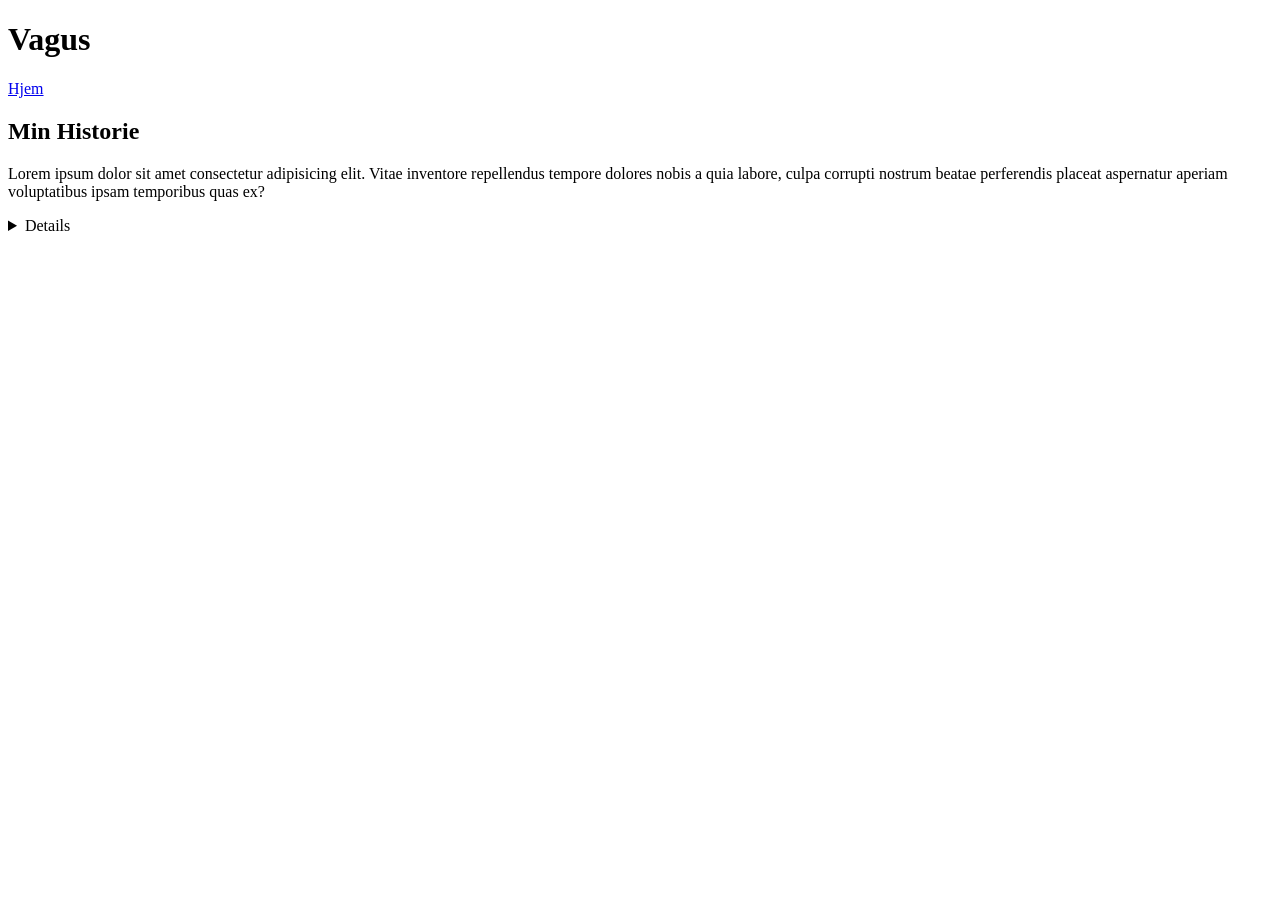
==== blog.html @ 0f9709b2 "start op på blog siden" ====
<!DOCTYPE html>
<html lang="da">
<head>
    <meta charset="UTF-8">
    <meta name="viewport" content="width=device-width, initial-scale=1.0">
    <title>Vagus- blog side</title>
</head>
<body>
   
    <header>
        <h1>Vagus</h1>
        <nav>
            <a href="index.html">Hjem</a>
            <a href="blog.h"> </a>
        </nav>
    </header>

    <main>
        <section>
            <h1>Min Historie</h1>
            <p>Lorem ipsum dolor sit amet consectetur adipisicing elit. Vitae inventore repellendus tempore dolores nobis a quia labore, culpa corrupti nostrum beatae perferendis placeat aspernatur aperiam voluptatibus ipsam temporibus quas ex?</p>
       <details>
        
       </details>
        </section>
    </main>
</body>
</html>
<a> 
    
</a>
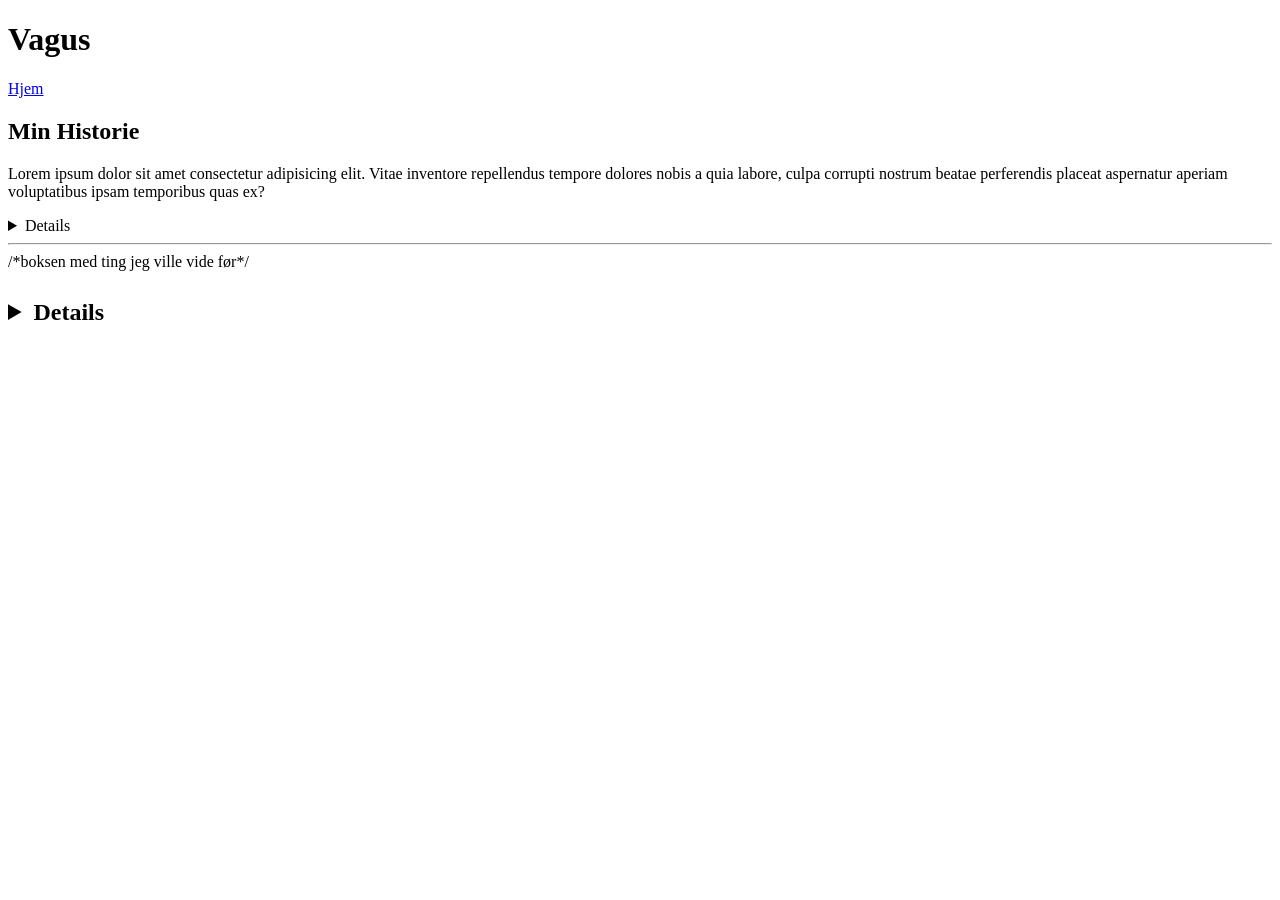
==== commit 50b76470: "ldit diver her idt diver der" ====
--- a/blog.html
+++ b/blog.html
@@ -20,12 +20,28 @@
             <h1>Min Historie</h1>
             <p>Lorem ipsum dolor sit amet consectetur adipisicing elit. Vitae inventore repellendus tempore dolores nobis a quia labore, culpa corrupti nostrum beatae perferendis placeat aspernatur aperiam voluptatibus ipsam temporibus quas ex?</p>
        <details>
-        
+
+
+
        </details>
         </section>
     </main>
 </body>
 </html>
-<a> 
-    
-</a>+
+<hr>
+
+/*boksen med ting jeg ville vide før*/
+<section> 
+    <h2>
+        <div>
+            <h3></h3>
+            <p></p>
+            <details> </details>
+            <summary></summary>
+            <div></div>
+            <p></p>
+            <div></div>
+        </div>
+    </h2>
+</section>
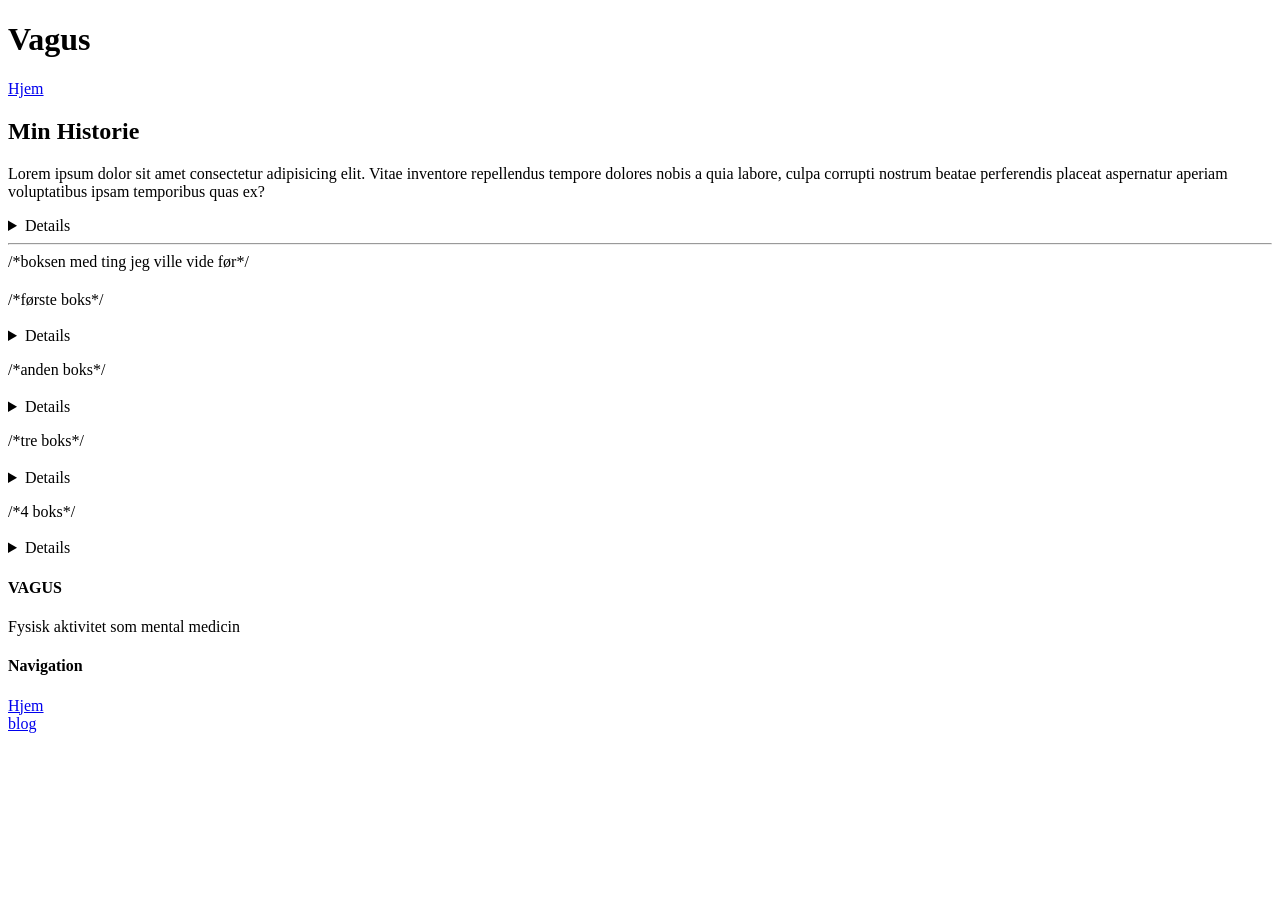
==== commit 5196cbba: "ldit opsætning p´å blog siden" ====
--- a/blog.html
+++ b/blog.html
@@ -25,16 +25,15 @@
 
        </details>
         </section>
-    </main>
-</body>
-</html>
 
 <hr>
 
 /*boksen med ting jeg ville vide før*/
 <section> 
-    <h2>
+    <h2></h2>
         <div>
+            /*første boks*/
+            <div>    
             <h3></h3>
             <p></p>
             <details> </details>
@@ -42,6 +41,54 @@
             <div></div>
             <p></p>
             <div></div>
+           </div>
+         
+              /*anden boks*/
+            <div>    
+            <h3></h3>
+            <p></p>
+            <details> </details>
+            <summary></summary>
+            <div></div>
+            <p></p>
+            <div></div>
+           </div>
+              /*tre boks*/
+            <div>    
+            <h3></h3>
+            <p></p>
+            <details> </details>
+            <summary></summary>
+            <div></div>
+            <p></p>
+            <div></div>
+           </div>
+
+              /*4 boks*/
+            <div>    
+            <h3></h3>
+            <p></p>
+            <details> </details>
+            <summary></summary>
+            <div></div>
+            <p></p>
+            <div></div>
+           </div>
         </div>
-    </h2>
-</section>+
+</section>
+  </main>
+
+  <footer>
+    <section>
+        <h4>VAGUS</h4>
+        <p>Fysisk aktivitet som mental medicin</p>
+    </section>
+    <section>
+        <h4>Navigation</h4>
+        <a href="index.html">Hjem</a><br>
+        <a href="blog.html"> blog </a>
+    </section>
+  </footer>
+</body>
+</html>
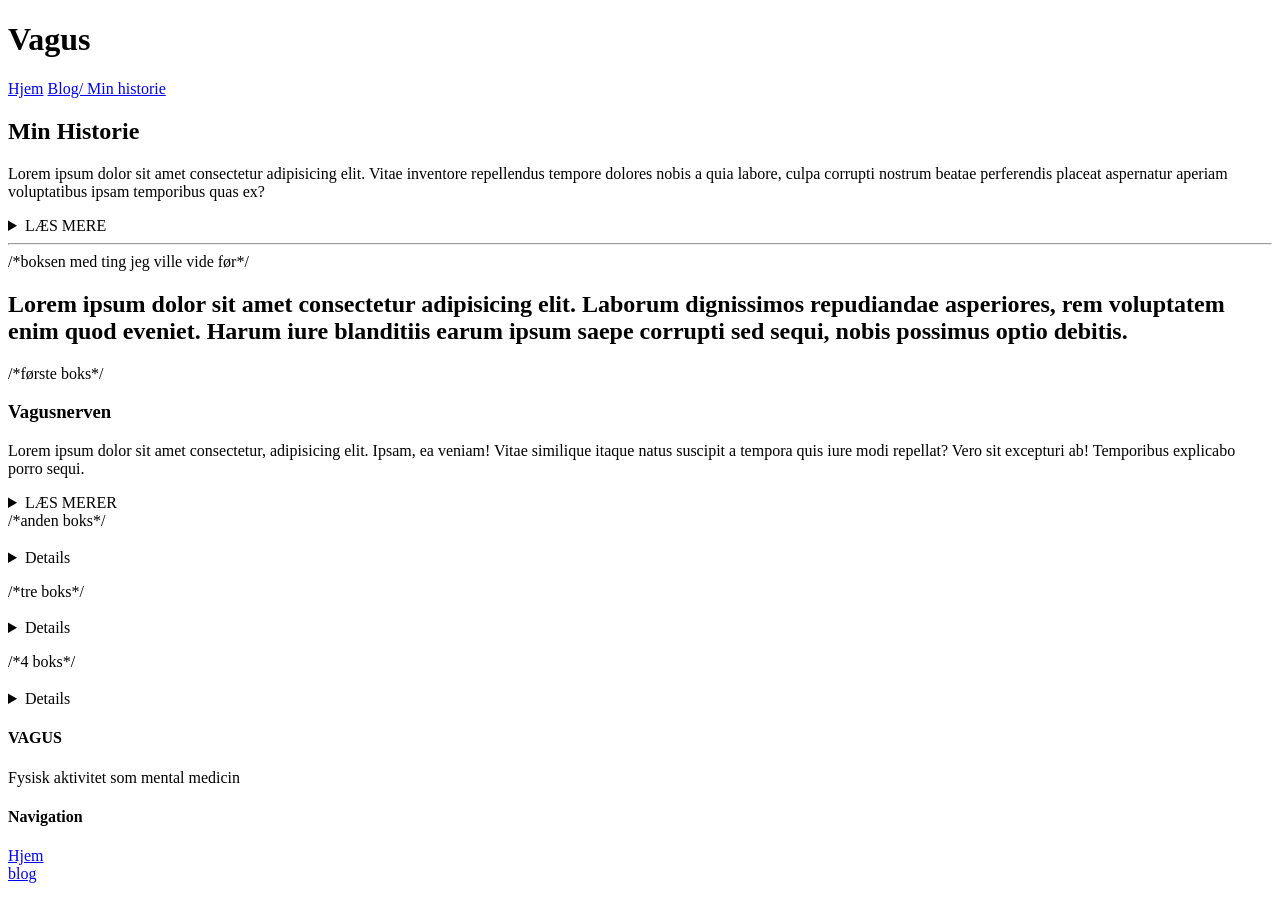
==== commit b22766f0: "lidt detaljer på siden" ====
--- a/blog.html
+++ b/blog.html
@@ -4,6 +4,7 @@
     <meta charset="UTF-8">
     <meta name="viewport" content="width=device-width, initial-scale=1.0">
     <title>Vagus- blog side</title>
+     <link rel="stylesheet" href="style.css"> 
 </head>
 <body>
    
@@ -11,7 +12,7 @@
         <h1>Vagus</h1>
         <nav>
             <a href="index.html">Hjem</a>
-            <a href="blog.h"> </a>
+            <a href="blog.html" class="active">Blog/ Min historie </a>
         </nav>
     </header>
 
@@ -20,27 +21,30 @@
             <h1>Min Historie</h1>
             <p>Lorem ipsum dolor sit amet consectetur adipisicing elit. Vitae inventore repellendus tempore dolores nobis a quia labore, culpa corrupti nostrum beatae perferendis placeat aspernatur aperiam voluptatibus ipsam temporibus quas ex?</p>
        <details>
-
-
-
+<summary class="btn">LÆS MERE</summary>
+<div class="fold-ud-tekst">
+    <p>Lorem ipsum dolor sit amet consectetur adipisicing elit. Reiciendis odio dicta aliquam qui hic accusantium, natus dolorem. Voluptate dicta id, voluptas libero velit non repellendus, nesciunt facere in fugit quae!</p>
+</div>
        </details>
         </section>
 
 <hr>
 
 /*boksen med ting jeg ville vide før*/
-<section> 
-    <h2></h2>
-        <div>
+<section class="grid-sektion grid-boks-1"> 
+    <h2>Lorem ipsum dolor sit amet consectetur adipisicing elit. Laborum dignissimos repudiandae asperiores, rem voluptatem enim quod eveniet. Harum iure blanditiis earum ipsum saepe corrupti sed sequi, nobis possimus optio debitis.</h2>
+        <div class="grid">
+
             /*første boks*/
-            <div>    
-            <h3></h3>
-            <p></p>
-            <details> </details>
-            <summary></summary>
-            <div></div>
-            <p></p>
-            <div></div>
+            <div class="grid-boks grid-boks-1">    
+            <h3>Vagusnerven</h3>
+            <p>Lorem ipsum dolor sit amet consectetur, adipisicing elit. Ipsam, ea veniam! Vitae similique itaque natus suscipit a tempora quis iure modi repellat? Vero sit excepturi ab! Temporibus explicabo porro sequi.</p>
+            <details> 
+                <summary class="btn">LÆS MERER</summary>
+                    <div class="fold-ud-tekst">
+                        <p>Lorem ipsum dolor sit amet consectetur adipisicing elit. Doloremque esse perspiciatis nihil aliquam sequi magni itaque quam, rerum velit modi vel aliquid enim quas dicta debitis corporis repellendus sunt quisquam!</p>
+                    </div>
+            </details>
            </div>
          
               /*anden boks*/
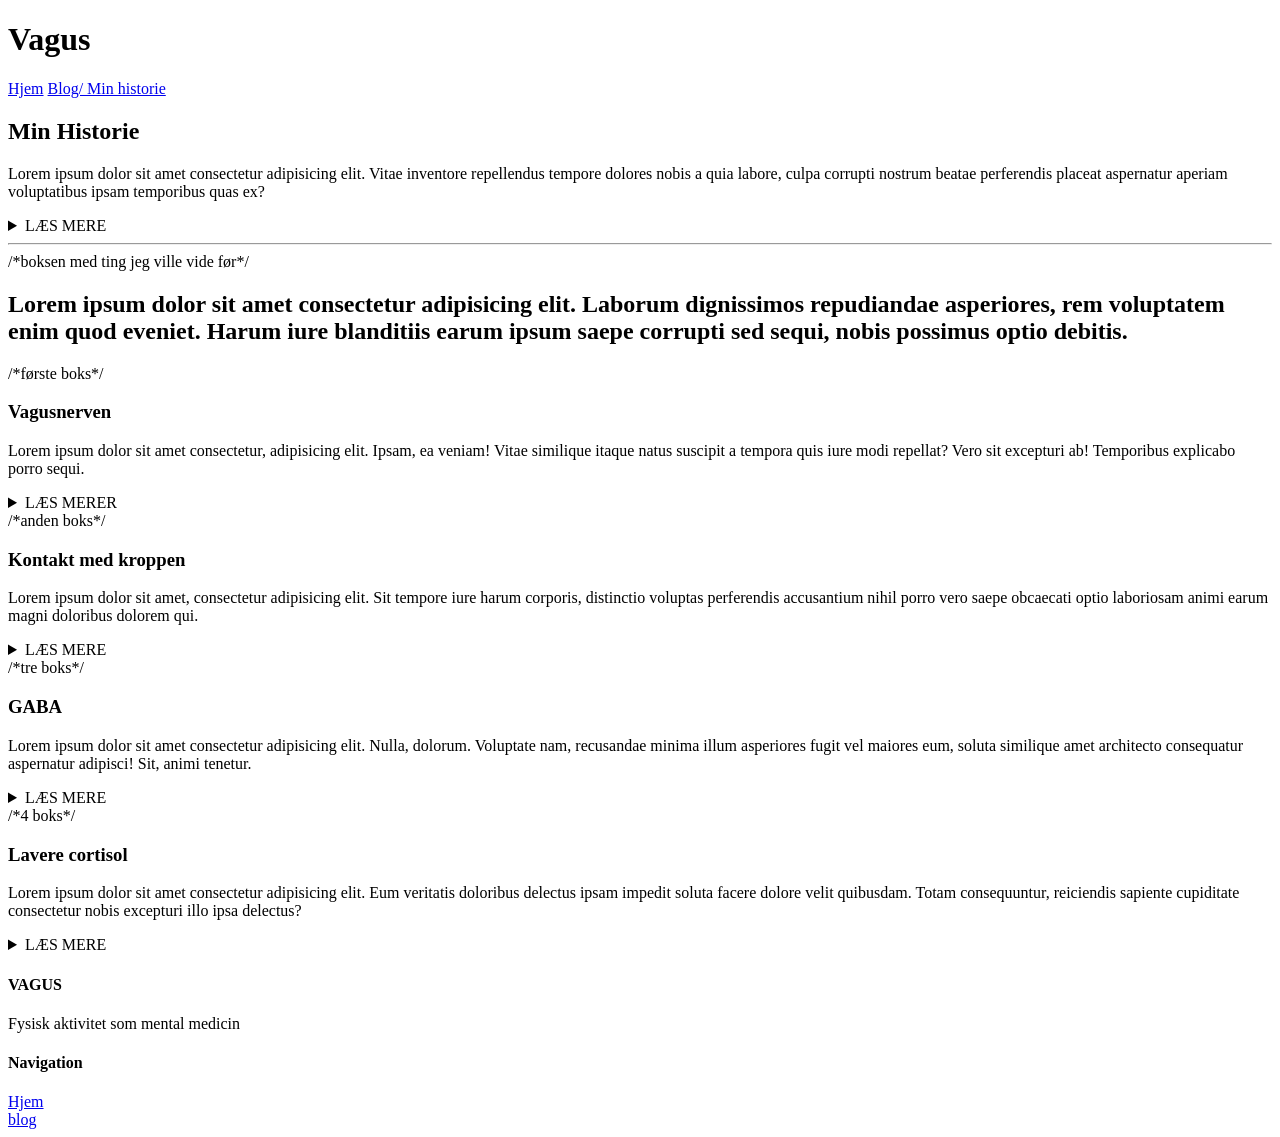
==== commit 65b0e916: "lidt mere af grund opsætningen" ====
--- a/blog.html
+++ b/blog.html
@@ -48,35 +48,43 @@
            </div>
          
               /*anden boks*/
-            <div>    
-            <h3></h3>
-            <p></p>
-            <details> </details>
-            <summary></summary>
-            <div></div>
-            <p></p>
-            <div></div>
+            <div class="grid-boks grid-boks-2">    
+            <h3>Kontakt med kroppen</h3>
+            <p>Lorem ipsum dolor sit amet, consectetur adipisicing elit. Sit tempore iure harum corporis, distinctio voluptas perferendis accusantium nihil porro vero saepe obcaecati optio laboriosam animi earum magni doloribus dolorem qui.</p>
+            <details> 
+            <summary class="btn">LÆS MERE</summary>
+            <div class="fold-ud-tekst">
+            <p>Lorem ipsum dolor sit amet consectetur adipisicing elit. Alias beatae consequuntur impedit quaerat accusantium velit reiciendis corporis consectetur ad saepe non ea obcaecati quam blanditiis, ullam illum molestiae fugit reprehenderit.</p>
+            <div>
+           </details>
+            
            </div>
               /*tre boks*/
-            <div>    
-            <h3></h3>
-            <p></p>
-            <details> </details>
-            <summary></summary>
-            <div></div>
-            <p></p>
-            <div></div>
+
+
+            <div class="grid-boks grid-boks-3">    
+            <h3>GABA</h3>
+            <p>Lorem ipsum dolor sit amet consectetur adipisicing elit. Nulla, dolorum. Voluptate nam, recusandae minima illum asperiores fugit vel maiores eum, soluta similique amet architecto consequatur aspernatur adipisci! Sit, animi tenetur.</p>
+            <details> 
+             <summary class="btn">LÆS MERE</summary>
+            <div class="fold-ud-tekst">
+            <p>Lorem ipsum dolor sit amet consectetur adipisicing elit. Soluta eum facilis, nesciunt magnam praesentium facere dolorem. Dolor maiores esse corrupti sequi quo modi! Laborum quas commodi autem doloribus suscipit perspiciatis.</p>
+            <div>
+            </details>
+
            </div>
 
               /*4 boks*/
-            <div>    
-            <h3></h3>
-            <p></p>
-            <details> </details>
-            <summary></summary>
-            <div></div>
-            <p></p>
-            <div></div>
+            <div class="grid-boks grid-boks-4">    
+            <h3>Lavere cortisol</h3>
+            <p>Lorem ipsum dolor sit amet consectetur adipisicing elit. Eum veritatis doloribus delectus ipsam impedit soluta facere dolore velit quibusdam. Totam consequuntur, reiciendis sapiente cupiditate consectetur nobis excepturi illo ipsa delectus?</p>
+            <details>
+                 <summary class="btn">LÆS MERE</summary>
+            <div class="fold-ud-tekst">
+            <p>Lorem ipsum dolor, sit amet consectetur adipisicing elit. Excepturi perspiciatis fuga officiis adipisci nostrum doloribus minima, eos aliquid quibusdam labore autem id. Rem corrupti molestias placeat soluta ipsum, ad enim.</p>
+            <div>
+            </details>
+
            </div>
         </div>
 
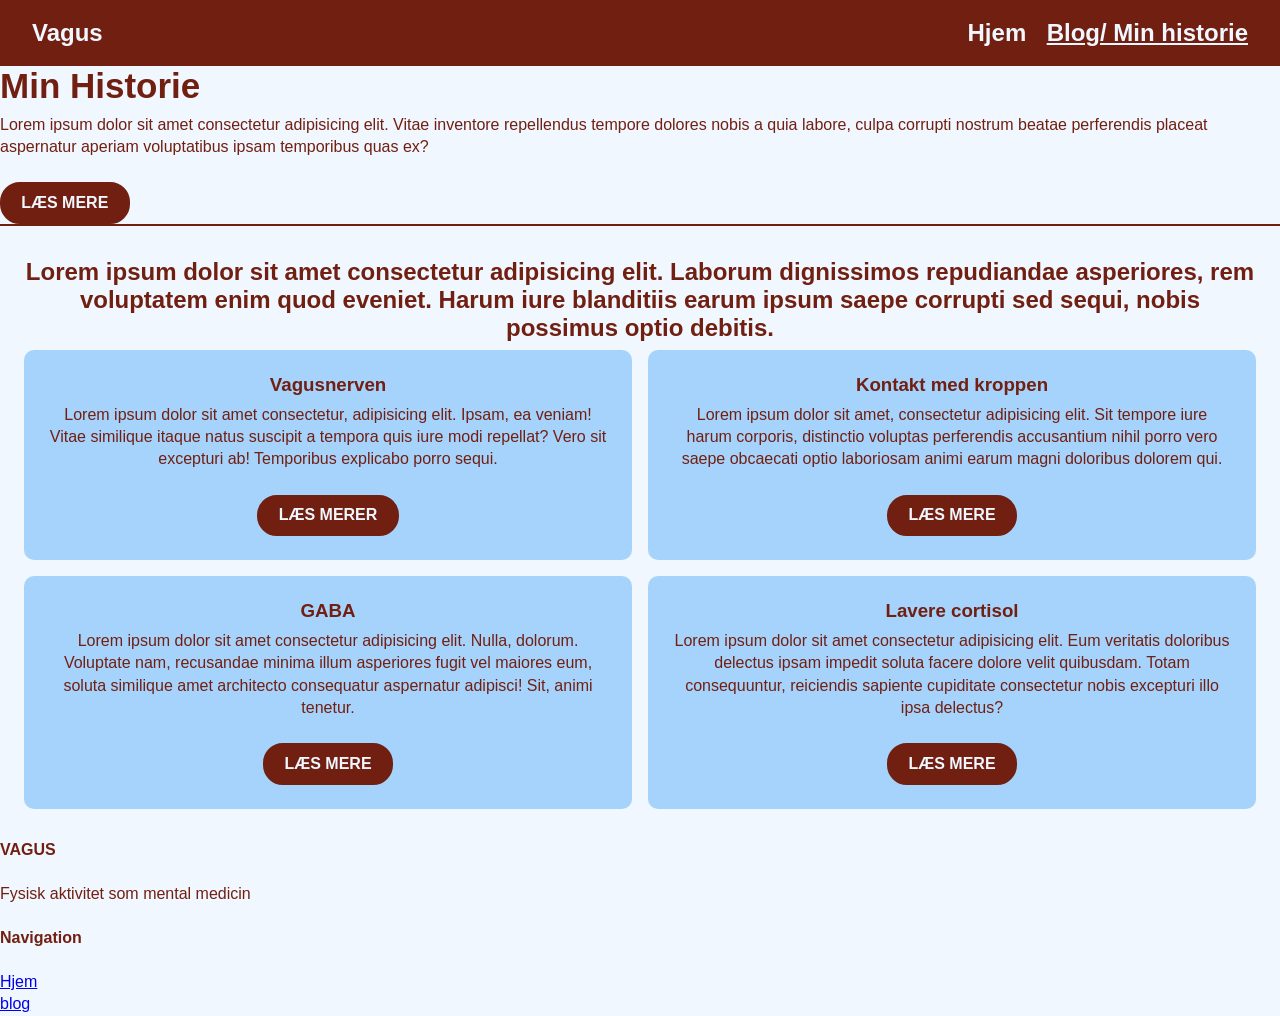
==== commit 6370f7bf: "lidt feler" ====
--- a/blog.html
+++ b/blog.html
@@ -4,14 +4,14 @@
     <meta charset="UTF-8">
     <meta name="viewport" content="width=device-width, initial-scale=1.0">
     <title>Vagus- blog side</title>
-     <link rel="stylesheet" href="style.css"> 
+     <link rel="stylesheet" href="css/vagusstyle.css">
 </head>
 <body>
    
     <header>
         <h1>Vagus</h1>
         <nav>
-            <a href="index.html">Hjem</a>
+            <a href="forside.html">Hjem</a>
             <a href="blog.html" class="active">Blog/ Min historie </a>
         </nav>
     </header>
@@ -30,12 +30,12 @@
 
 <hr>
 
-/*boksen med ting jeg ville vide før*/
+<!-- boksen med ting jeg ville vide før -->
 <section class="grid-sektion grid-boks-1"> 
     <h2>Lorem ipsum dolor sit amet consectetur adipisicing elit. Laborum dignissimos repudiandae asperiores, rem voluptatem enim quod eveniet. Harum iure blanditiis earum ipsum saepe corrupti sed sequi, nobis possimus optio debitis.</h2>
         <div class="grid">
 
-            /*første boks*/
+            <!-- første boks -->
             <div class="grid-boks grid-boks-1">    
             <h3>Vagusnerven</h3>
             <p>Lorem ipsum dolor sit amet consectetur, adipisicing elit. Ipsam, ea veniam! Vitae similique itaque natus suscipit a tempora quis iure modi repellat? Vero sit excepturi ab! Temporibus explicabo porro sequi.</p>
@@ -47,7 +47,7 @@
             </details>
            </div>
          
-              /*anden boks*/
+              <!-- anden boks -->
             <div class="grid-boks grid-boks-2">    
             <h3>Kontakt med kroppen</h3>
             <p>Lorem ipsum dolor sit amet, consectetur adipisicing elit. Sit tempore iure harum corporis, distinctio voluptas perferendis accusantium nihil porro vero saepe obcaecati optio laboriosam animi earum magni doloribus dolorem qui.</p>
@@ -59,7 +59,7 @@
            </details>
             
            </div>
-              /*tre boks*/
+              <!-- tredje boks -->
 
 
             <div class="grid-boks grid-boks-3">    
@@ -74,7 +74,7 @@
 
            </div>
 
-              /*4 boks*/
+              <!-- fjerde boks -->
             <div class="grid-boks grid-boks-4">    
             <h3>Lavere cortisol</h3>
             <p>Lorem ipsum dolor sit amet consectetur adipisicing elit. Eum veritatis doloribus delectus ipsam impedit soluta facere dolore velit quibusdam. Totam consequuntur, reiciendis sapiente cupiditate consectetur nobis excepturi illo ipsa delectus?</p>
@@ -98,7 +98,7 @@
     </section>
     <section>
         <h4>Navigation</h4>
-        <a href="index.html">Hjem</a><br>
+        <a href="forside.html">Hjem</a><br>
         <a href="blog.html"> blog </a>
     </section>
   </footer>
--- a/css/vagusstyle.css
+++ b/css/vagusstyle.css
@@ -0,0 +1,185 @@
+*{
+    margin: 0;
+    padding: 0;
+    box-sizing: border-box;
+}
+
+/*some of det mere base styling*/
+body{
+    font-family: 'Segoe UI', Tahoma, Geneva, Verdana, sans-serif;
+background-color: #F0F7FF;
+color: #711f11;}
+
+h1, h2, h3, h4 {
+    font-family: 'Lucida Sans', 'Lucida Sans Regular', 'Lucida Grande', 'Lucida Sans Unicode', Geneva, Verdana, sans-serif;
+    padding-bottom: 0.5rem;
+}
+
+h1{
+    font-size: 35px;
+}
+
+p, a {font-size: 1rem;
+line-height: 1.4;}
+
+p {padding-bottom: 0.5rem;}
+
+img{ max-width: 100%;}
+
+/*Header og menu*/
+
+header{
+    background-color: #711f11 ;
+    padding: 1rem 2rem;
+    display: flex;
+    justify-content: space-between;
+    align-items: center;
+}
+
+header h1 {color: #F0F7FF; 
+font-size: 24px; padding-bottom: 0;} 
+nav a {color: #F0F7FF; font-size: 24px; padding-bottom: 0;}
+
+nav a {color: #F0F7FF; 
+    text-decoration: none; 
+    margin-left: 1rem; 
+    font-weight: bold; }
+
+nav a.active{
+    text-decoration: underline;
+}
+
+/*knapper og detaljer*/
+
+.btn { border: 2px solid #711f11;
+    background-color: #711f11; 
+padding: 0.6rem 1.2rem; 
+text-decoration: none;
+color: #F0F7FF;
+display: inline-block; 
+margin-top: 0.5rem;
+border-radius: 20px;
+font-weight: bold;
+cursor: pointer;}
+
+/*topsektionn*/
+
+.hero{
+    background-color:#a6d3fc ;
+    padding: 2.5rem 1.5rem;
+    text-align: center;
+}
+
+.hero p {
+    max-width: 600px;
+    margin: 0 auto;
+}
+
+.banner{
+    background-color:#a6d3fc ;
+    padding: 2rem 1.5rem;
+    text-align: center;
+    margin: 1.5rem 0;
+}
+
+/*scrollbar til genvejtil mobil*/
+.genveje-sektion{
+    padding: 2rem 1.5rem;
+    text-align: center;
+}
+
+.scroll-container{
+    display: flex;
+    gap: 1rem;
+    overflow-x: auto;
+    padding-bottom: 1rem;
+}
+
+.card{
+    background-color:#a6d3fc ;
+    padding: 1.5rem;
+    border-radius: 10px;
+    min-width: 250px;
+    text-align: center;
+}
+
+/*cssgrid*/
+
+.grid-sektion{
+    padding: 2rem 1.5rem;
+    text-align: center;
+}
+
+.grid{
+    display: grid;
+    grid-template-columns: repeat(6, 1fr);
+    gap: 1rem;
+}
+
+.grid-boks{
+    background-color: #a6d3fc;
+    padding: 1.5rem;
+    border-radius: 10px;
+    grid-column:1/7 ; 
+}
+details {
+    margin-top: 0.5rem;
+}
+
+details summary::-webkit-details-marker {display: none;}
+
+.fold-ud-tekst {
+    background-color: #F0F7FF;
+    padding: 0.8rem;
+    border-radius: 8px;
+    margin-top: 0.5rem;
+    text-align: left;
+    color: #711f11;
+}
+
+hr {
+    border: 0;
+    height: 2px;
+    background-color: #711f11;
+    color: #F0F7FF;
+    display: flex;
+    flex-direction: column;
+    align-items: center;
+    text-align: center;
+}
+
+footer h4, footer a, footer p   { 
+margin-bottom: 1rem;
+}
+
+/*desktop*/
+@media screen and (min-width: 769px) {
+.scroll-container{ display: grid;
+grid-template-columns: repeat(3, 1fr);
+overflow-x: visible;}
+.card {
+    min-width: auto;
+}
+
+
+.grid-boks-1 {
+    grid-column: 1/4;
+}
+
+.grid-boks-2 {
+    grid-column: 4/7;
+}
+
+.grid-boks-3 {
+    grid-column: 1/4;
+}
+.grid-boks-4 {
+    grid-column: 4/7;
+}
+footer {
+    flex-direction: row;
+    justify-content: space-between;
+    align-items: start;
+    text-align: left;
+}
+}
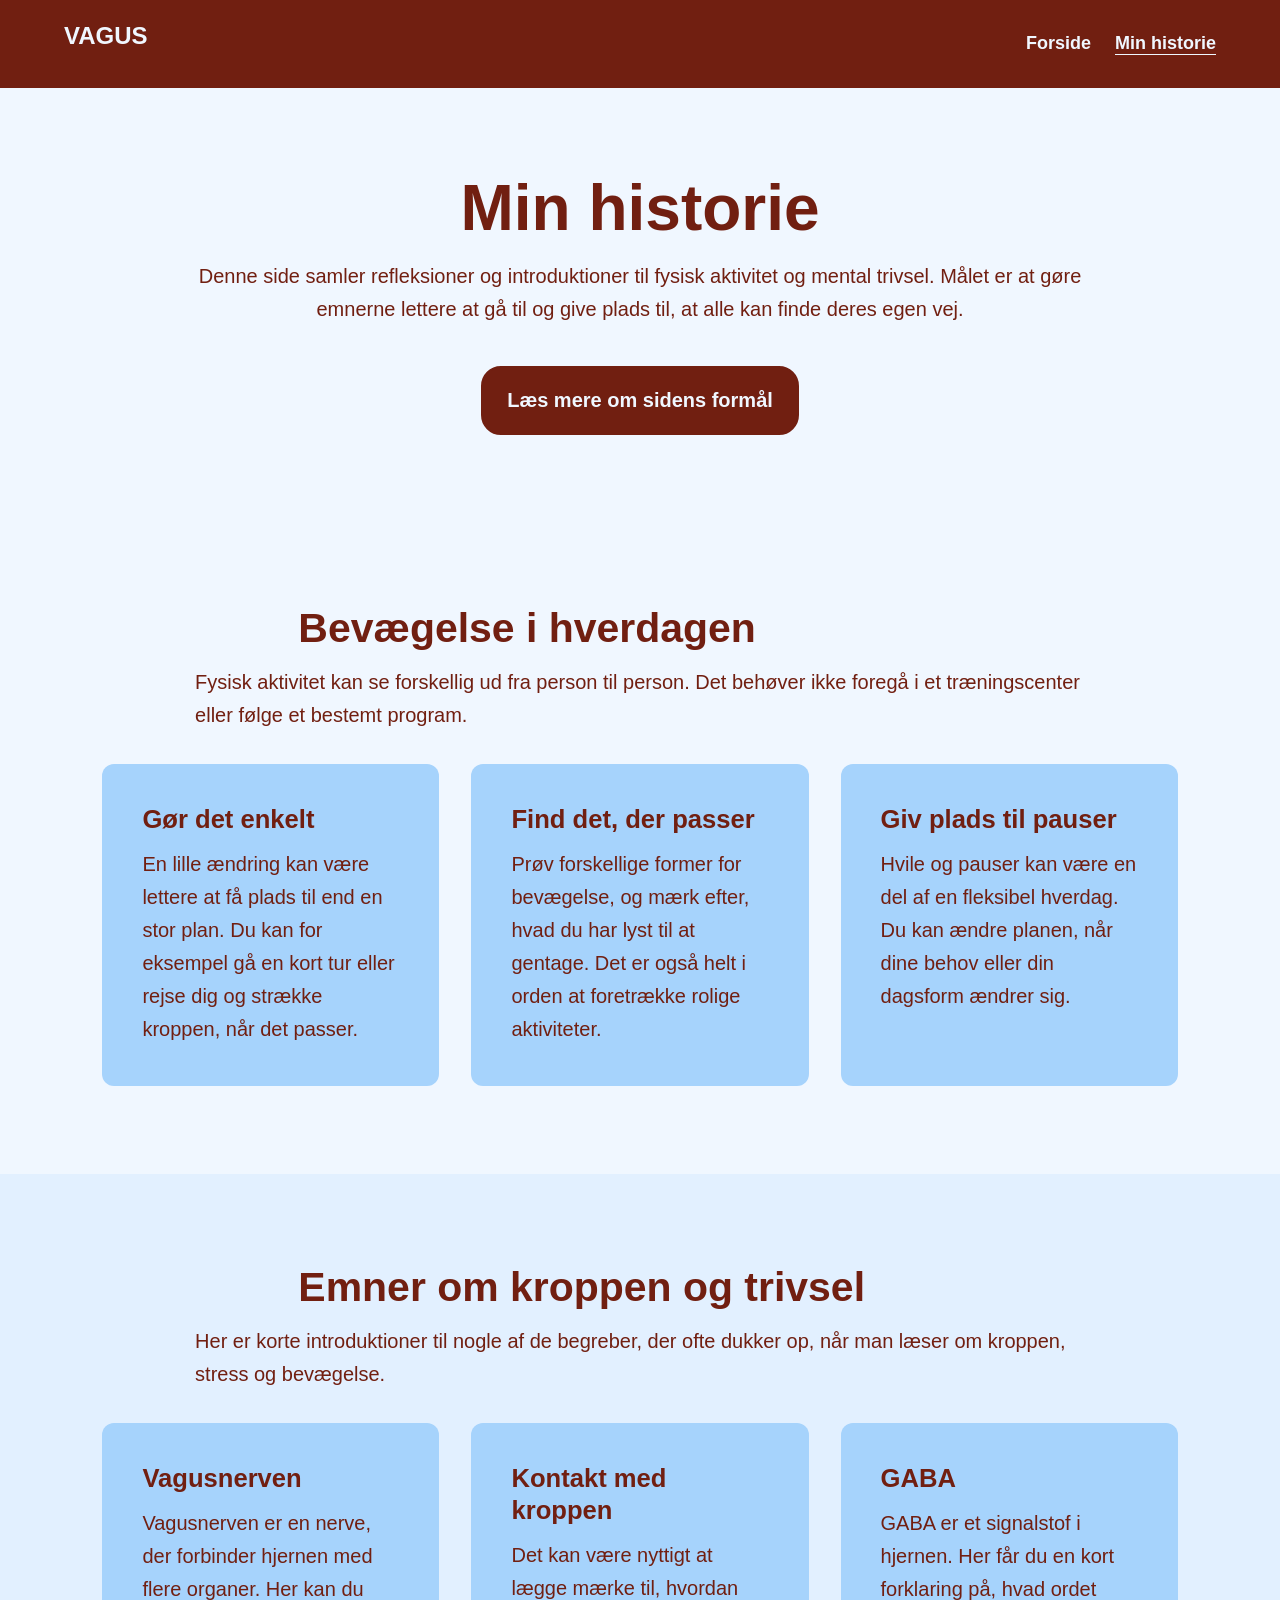
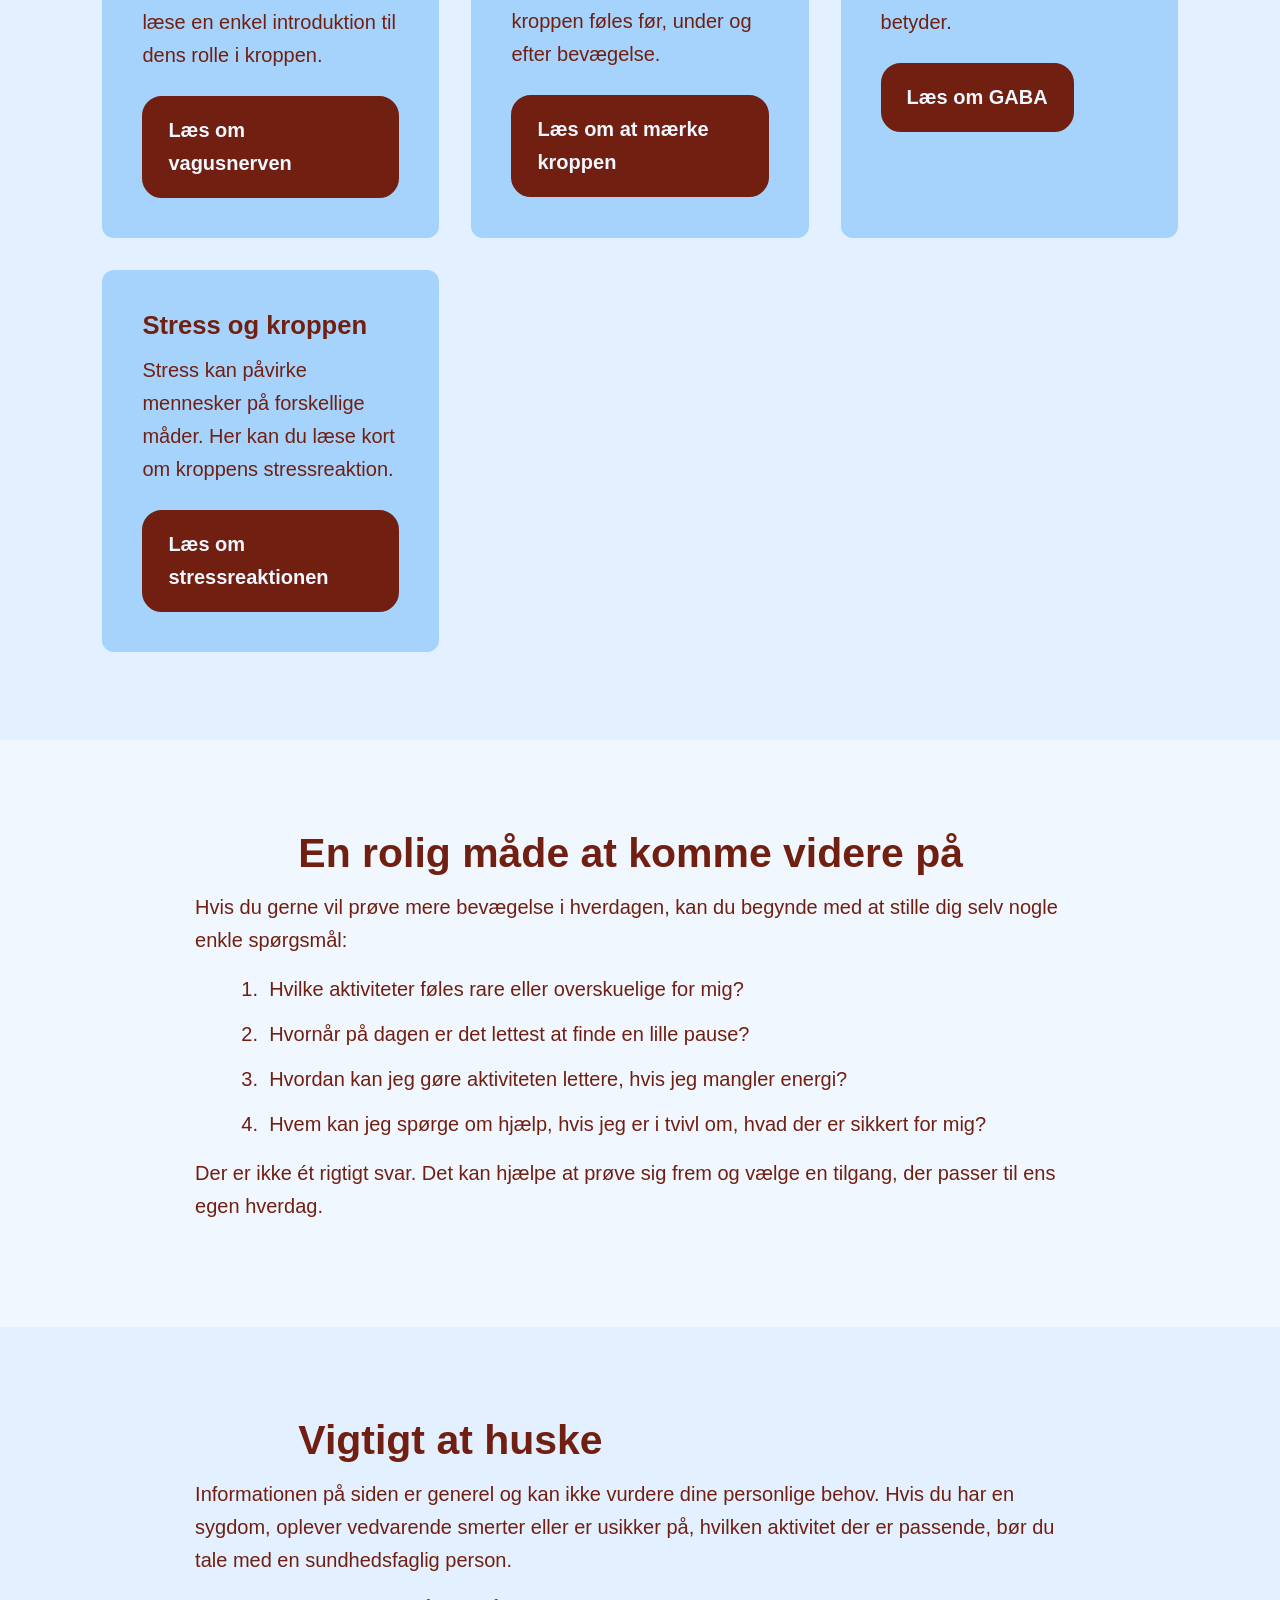
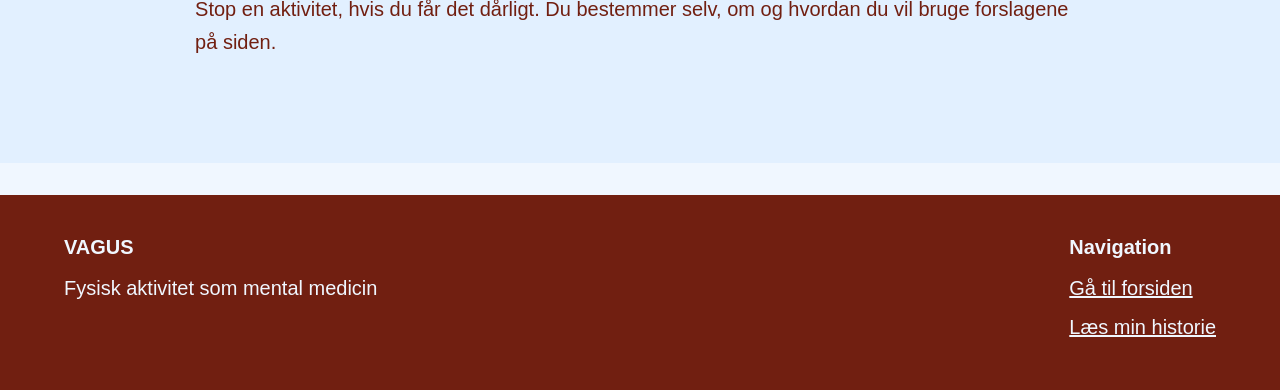
==== commit 0ec642fc: "lid tr" ====
--- a/blog.html
+++ b/blog.html
@@ -7,99 +7,130 @@
      <link rel="stylesheet" href="css/vagusstyle.css">
 </head>
 <body>
-   
+    <a class="skip-link" href="#hovedindhold">Gå til sidens indhold</a>
+
     <header>
-        <h1>Vagus</h1>
-        <nav>
-            <a href="forside.html">Hjem</a>
-            <a href="blog.html" class="active">Blog/ Min historie </a>
+        <p class="site-name">VAGUS</p>
+        <nav aria-label="Hovedmenu">
+            <a href="forside.html">Forside</a>
+            <a href="blog.html" class="active" aria-current="page">Min historie</a>
         </nav>
     </header>
 
-    <main>
-        <section>
-            <h1>Min Historie</h1>
-            <p>Lorem ipsum dolor sit amet consectetur adipisicing elit. Vitae inventore repellendus tempore dolores nobis a quia labore, culpa corrupti nostrum beatae perferendis placeat aspernatur aperiam voluptatibus ipsam temporibus quas ex?</p>
+    <main id="hovedindhold">
+        <section class="page-intro">
+            <h1>Min historie</h1>
+            <p>Denne side samler refleksioner og introduktioner til fysisk aktivitet og mental trivsel. Målet er at gøre emnerne lettere at gå til og give plads til, at alle kan finde deres egen vej.</p>
        <details>
-<summary class="btn">LÆS MERE</summary>
+<summary class="btn">Læs mere om sidens formål</summary>
 <div class="fold-ud-tekst">
-    <p>Lorem ipsum dolor sit amet consectetur adipisicing elit. Reiciendis odio dicta aliquam qui hic accusantium, natus dolorem. Voluptate dicta id, voluptas libero velit non repellendus, nesciunt facere in fugit quae!</p>
+    <p>Indholdet her er generel inspiration. Det er ikke en behandlingsplan og erstatter ikke personlig rådgivning fra en læge eller anden sundhedsfaglig person.</p>
 </div>
        </details>
         </section>
 
-<hr>
+        <section class="content-section">
+            <h2>Bevægelse i hverdagen</h2>
+            <p>Fysisk aktivitet kan se forskellig ud fra person til person. Det behøver ikke foregå i et træningscenter eller følge et bestemt program.</p>
+            <div class="card-grid">
+                <article class="card">
+                    <h3>Gør det enkelt</h3>
+                    <p>En lille ændring kan være lettere at få plads til end en stor plan. Du kan for eksempel gå en kort tur eller rejse dig og strække kroppen, når det passer.</p>
+                </article>
+                <article class="card">
+                    <h3>Find det, der passer</h3>
+                    <p>Prøv forskellige former for bevægelse, og mærk efter, hvad du har lyst til at gentage. Det er også helt i orden at foretrække rolige aktiviteter.</p>
+                </article>
+                <article class="card">
+                    <h3>Giv plads til pauser</h3>
+                    <p>Hvile og pauser kan være en del af en fleksibel hverdag. Du kan ændre planen, når dine behov eller din dagsform ændrer sig.</p>
+                </article>
+            </div>
+        </section>
 
-<!-- boksen med ting jeg ville vide før -->
-<section class="grid-sektion grid-boks-1"> 
-    <h2>Lorem ipsum dolor sit amet consectetur adipisicing elit. Laborum dignissimos repudiandae asperiores, rem voluptatem enim quod eveniet. Harum iure blanditiis earum ipsum saepe corrupti sed sequi, nobis possimus optio debitis.</h2>
+<section class="content-section soft-section">
+    <h2>Emner om kroppen og trivsel</h2>
+    <p>Her er korte introduktioner til nogle af de begreber, der ofte dukker op, når man læser om kroppen, stress og bevægelse.</p>
         <div class="grid">
 
-            <!-- første boks -->
-            <div class="grid-boks grid-boks-1">    
+            <article class="grid-boks">
             <h3>Vagusnerven</h3>
-            <p>Lorem ipsum dolor sit amet consectetur, adipisicing elit. Ipsam, ea veniam! Vitae similique itaque natus suscipit a tempora quis iure modi repellat? Vero sit excepturi ab! Temporibus explicabo porro sequi.</p>
-            <details> 
-                <summary class="btn">LÆS MERER</summary>
+            <p>Vagusnerven er en nerve, der forbinder hjernen med flere organer. Her kan du læse en enkel introduktion til dens rolle i kroppen.</p>
+            <details>
+                <summary class="btn">Læs om vagusnerven</summary>
                     <div class="fold-ud-tekst">
-                        <p>Lorem ipsum dolor sit amet consectetur adipisicing elit. Doloremque esse perspiciatis nihil aliquam sequi magni itaque quam, rerum velit modi vel aliquid enim quas dicta debitis corporis repellendus sunt quisquam!</p>
+                        <p>Vagusnerven er en del af kroppens nervesystem og indgår i kommunikationen mellem hjernen og flere organer. Den er én del af et komplekst system, og en kort introduktion kan ikke beskrive alle dens funktioner.</p>
                     </div>
             </details>
-           </div>
-         
-              <!-- anden boks -->
-            <div class="grid-boks grid-boks-2">    
+           </article>
+
+            <article class="grid-boks">
             <h3>Kontakt med kroppen</h3>
-            <p>Lorem ipsum dolor sit amet, consectetur adipisicing elit. Sit tempore iure harum corporis, distinctio voluptas perferendis accusantium nihil porro vero saepe obcaecati optio laboriosam animi earum magni doloribus dolorem qui.</p>
-            <details> 
-            <summary class="btn">LÆS MERE</summary>
+            <p>Det kan være nyttigt at lægge mærke til, hvordan kroppen føles før, under og efter bevægelse.</p>
+            <details>
+            <summary class="btn">Læs om at mærke kroppen</summary>
             <div class="fold-ud-tekst">
-            <p>Lorem ipsum dolor sit amet consectetur adipisicing elit. Alias beatae consequuntur impedit quaerat accusantium velit reiciendis corporis consectetur ad saepe non ea obcaecati quam blanditiis, ullam illum molestiae fugit reprehenderit.</p>
-            <div>
+            <p>Prøv at vælge en aktivitet, der føles passende for dig. Du behøver ikke træne hårdt. Hold pause eller stop, hvis du får smerter eller bliver utilpas.</p>
+            </div>
            </details>
-            
-           </div>
-              <!-- tredje boks -->
+           </article>
 
 
-            <div class="grid-boks grid-boks-3">    
+            <article class="grid-boks">
             <h3>GABA</h3>
-            <p>Lorem ipsum dolor sit amet consectetur adipisicing elit. Nulla, dolorum. Voluptate nam, recusandae minima illum asperiores fugit vel maiores eum, soluta similique amet architecto consequatur aspernatur adipisci! Sit, animi tenetur.</p>
-            <details> 
-             <summary class="btn">LÆS MERE</summary>
+            <p>GABA er et signalstof i hjernen. Her får du en kort forklaring på, hvad ordet betyder.</p>
+            <details>
+             <summary class="btn">Læs om GABA</summary>
             <div class="fold-ud-tekst">
-            <p>Lorem ipsum dolor sit amet consectetur adipisicing elit. Soluta eum facilis, nesciunt magnam praesentium facere dolorem. Dolor maiores esse corrupti sequi quo modi! Laborum quas commodi autem doloribus suscipit perspiciatis.</p>
-            <div>
+            <p>GABA er en forkortelse for gamma-aminosmørsyre. Det er et signalstof, som hjælper nerveceller med at regulere aktivitet i hjernen. Denne korte tekst er en introduktion, ikke en personlig sundhedsvurdering.</p>
+            </div>
             </details>
 
-           </div>
+           </article>
 
-              <!-- fjerde boks -->
-            <div class="grid-boks grid-boks-4">    
-            <h3>Lavere cortisol</h3>
-            <p>Lorem ipsum dolor sit amet consectetur adipisicing elit. Eum veritatis doloribus delectus ipsam impedit soluta facere dolore velit quibusdam. Totam consequuntur, reiciendis sapiente cupiditate consectetur nobis excepturi illo ipsa delectus?</p>
+            <article class="grid-boks">
+            <h3>Stress og kroppen</h3>
+            <p>Stress kan påvirke mennesker på forskellige måder. Her kan du læse kort om kroppens stressreaktion.</p>
             <details>
-                 <summary class="btn">LÆS MERE</summary>
+                 <summary class="btn">Læs om stressreaktionen</summary>
             <div class="fold-ud-tekst">
-            <p>Lorem ipsum dolor, sit amet consectetur adipisicing elit. Excepturi perspiciatis fuga officiis adipisci nostrum doloribus minima, eos aliquid quibusdam labore autem id. Rem corrupti molestias placeat soluta ipsum, ad enim.</p>
-            <div>
+            <p>Cortisol er et hormon, som blandt andet indgår i kroppens reaktion på stress. Motion påvirker ikke alle ens, og man bør ikke forvente en bestemt effekt af en enkelt aktivitet.</p>
+            </div>
             </details>
 
-           </div>
+           </article>
         </div>
 
 </section>
+
+        <section class="content-section">
+            <h2>En rolig måde at komme videre på</h2>
+            <p>Hvis du gerne vil prøve mere bevægelse i hverdagen, kan du begynde med at stille dig selv nogle enkle spørgsmål:</p>
+            <ol class="idea-list">
+                <li>Hvilke aktiviteter føles rare eller overskuelige for mig?</li>
+                <li>Hvornår på dagen er det lettest at finde en lille pause?</li>
+                <li>Hvordan kan jeg gøre aktiviteten lettere, hvis jeg mangler energi?</li>
+                <li>Hvem kan jeg spørge om hjælp, hvis jeg er i tvivl om, hvad der er sikkert for mig?</li>
+            </ol>
+            <p>Der er ikke ét rigtigt svar. Det kan hjælpe at prøve sig frem og vælge en tilgang, der passer til ens egen hverdag.</p>
+        </section>
+
+        <section class="content-section soft-section">
+            <h2>Vigtigt at huske</h2>
+            <p>Informationen på siden er generel og kan ikke vurdere dine personlige behov. Hvis du har en sygdom, oplever vedvarende smerter eller er usikker på, hvilken aktivitet der er passende, bør du tale med en sundhedsfaglig person.</p>
+            <p>Stop en aktivitet, hvis du får det dårligt. Du bestemmer selv, om og hvordan du vil bruge forslagene på siden.</p>
+        </section>
   </main>
 
   <footer>
     <section>
-        <h4>VAGUS</h4>
+        <h2>VAGUS</h2>
         <p>Fysisk aktivitet som mental medicin</p>
     </section>
     <section>
-        <h4>Navigation</h4>
-        <a href="forside.html">Hjem</a><br>
-        <a href="blog.html"> blog </a>
+        <h2>Navigation</h2>
+        <a href="forside.html">Gå til forsiden</a><br>
+        <a href="blog.html">Læs min historie</a>
     </section>
   </footer>
 </body>
--- a/css/vagusstyle.css
+++ b/css/vagusstyle.css
@@ -1,185 +1,368 @@
-*{
+* {
     margin: 0;
     padding: 0;
     box-sizing: border-box;
 }
 
-/*some of det mere base styling*/
-body{
+html {
+    scroll-behavior: smooth;
+}
+
+body {
     font-family: 'Segoe UI', Tahoma, Geneva, Verdana, sans-serif;
-background-color: #F0F7FF;
-color: #711f11;}
-
-h1, h2, h3, h4 {
+    font-size: 1.125rem;
+    line-height: 1.65;
+    background-color: #F0F7FF;
+    color: #711f11;
+}
+
+h1, h2, h3 {
     font-family: 'Lucida Sans', 'Lucida Sans Regular', 'Lucida Grande', 'Lucida Sans Unicode', Geneva, Verdana, sans-serif;
-    padding-bottom: 0.5rem;
-}
-
-h1{
-    font-size: 35px;
-}
-
-p, a {font-size: 1rem;
-line-height: 1.4;}
-
-p {padding-bottom: 0.5rem;}
-
-img{ max-width: 100%;}
-
-/*Header og menu*/
-
-header{
-    background-color: #711f11 ;
-    padding: 1rem 2rem;
+    line-height: 1.25;
+    margin-bottom: 0.75rem;
+}
+
+h1 {
+    font-size: clamp(2.25rem, 5vw, 3.5rem);
+}
+
+h2 {
+    font-size: clamp(1.75rem, 3vw, 2.4rem);
+}
+
+h3 {
+    font-size: 1.35rem;
+}
+
+p, li {
+    max-width: 70ch;
+}
+
+p {
+    margin-bottom: 1rem;
+}
+
+a {
+    line-height: 1.5;
+}
+
+a:focus-visible,
+summary:focus-visible {
+    outline: 3px solid #1b4965;
+    outline-offset: 4px;
+}
+
+.skip-link {
+    position: absolute;
+    top: 0.5rem;
+    left: 0.5rem;
+    z-index: 1;
+    padding: 0.75rem 1rem;
+    color: #F0F7FF;
+    background: #711f11;
+    transform: translateY(-160%);
+}
+
+.skip-link:focus {
+    transform: translateY(0);
+}
+
+header {
+    background-color: #711f11;
+    color: #F0F7FF;
+    padding: 1rem clamp(1rem, 5vw, 4rem);
     display: flex;
     justify-content: space-between;
     align-items: center;
-}
-
-header h1 {color: #F0F7FF; 
-font-size: 24px; padding-bottom: 0;} 
-nav a {color: #F0F7FF; font-size: 24px; padding-bottom: 0;}
-
-nav a {color: #F0F7FF; 
-    text-decoration: none; 
-    margin-left: 1rem; 
-    font-weight: bold; }
-
-nav a.active{
+    gap: 1rem;
+    flex-wrap: wrap;
+}
+
+.site-name {
+    color: #F0F7FF;
+    font-size: 1.5rem;
+    font-weight: bold;
+    padding-bottom: 0;
+}
+
+nav {
+    display: flex;
+    flex-wrap: wrap;
+    gap: 0.5rem 1.5rem;
+}
+
+nav a {
+    color: #F0F7FF;
+    font-size: 1.125rem;
+    text-decoration: none;
+    font-weight: bold;
+}
+
+nav a.active {
     text-decoration: underline;
-}
-
-/*knapper og detaljer*/
-
-.btn { border: 2px solid #711f11;
-    background-color: #711f11; 
-padding: 0.6rem 1.2rem; 
-text-decoration: none;
-color: #F0F7FF;
-display: inline-block; 
-margin-top: 0.5rem;
-border-radius: 20px;
-font-weight: bold;
-cursor: pointer;}
-
-/*topsektionn*/
-
-.hero{
-    background-color:#a6d3fc ;
-    padding: 2.5rem 1.5rem;
+    text-underline-offset: 0.25em;
+}
+
+main {
+    width: 100%;
+    margin: 0;
+    padding: 0;
+}
+
+.hero,
+.page-intro {
     text-align: center;
-}
-
-.hero p {
-    max-width: 600px;
-    margin: 0 auto;
-}
-
-.banner{
-    background-color:#a6d3fc ;
-    padding: 2rem 1.5rem;
+    padding: clamp(3rem, 8vw, 6rem) 1rem;
+}
+
+.hero {
+    margin: 0;
+    background-color: #a6d3fc;
+}
+
+.hero p,
+.page-intro p {
+    max-width: 65ch;
+    margin: 0 auto 1.25rem;
+}
+
+.banner {
+    background-color: #a6d3fc;
+    padding: clamp(2rem, 5vw, 3.5rem);
     text-align: center;
-    margin: 1.5rem 0;
-}
-
-/*scrollbar til genvejtil mobil*/
-.genveje-sektion{
-    padding: 2rem 1.5rem;
-    text-align: center;
-}
-
-.scroll-container{
-    display: flex;
-    gap: 1rem;
-    overflow-x: auto;
-    padding-bottom: 1rem;
-}
-
-.card{
-    background-color:#a6d3fc ;
-    padding: 1.5rem;
-    border-radius: 10px;
-    min-width: 250px;
-    text-align: center;
-}
-
-/*cssgrid*/
-
-.grid-sektion{
-    padding: 2rem 1.5rem;
-    text-align: center;
-}
-
-.grid{
+    margin: 0;
+    border-radius: 0;
+}
+
+.banner p {
+    margin: 0 auto 1rem;
+}
+
+.content-section {
+    padding: clamp(2.5rem, 6vw, 4.5rem) clamp(1rem, 5vw, 5rem);
+}
+
+.soft-section {
+    background-color: #e2f0ff;
+}
+
+.content-section > h2,
+.content-section > p {
+    margin-left: auto;
+    margin-right: auto;
+}
+
+.content-section > h2 {
+    max-width: 30ch;
+}
+
+.content-section > p {
+    max-width: 72ch;
+}
+
+.btn {
+    border: 2px solid #711f11;
+    background-color: #711f11;
+    padding: 0.75rem 1.25rem;
+    text-decoration: none;
+    color: #F0F7FF;
+    display: inline-block;
+    margin-top: 0.5rem;
+    border-radius: 20px;
+    font-weight: bold;
+    cursor: pointer;
+}
+
+.btn:hover {
+    background-color: #51170e;
+}
+
+.card-grid,
+.grid {
     display: grid;
-    grid-template-columns: repeat(6, 1fr);
-    gap: 1rem;
-}
-
-.grid-boks{
+    grid-template-columns: repeat(auto-fit, minmax(min(100%, 280px), 1fr));
+    gap: 1.25rem;
+    margin-top: 1.5rem;
+}
+
+.card,
+.grid-boks {
     background-color: #a6d3fc;
-    padding: 1.5rem;
-    border-radius: 10px;
-    grid-column:1/7 ; 
-}
+    padding: clamp(1.25rem, 3vw, 2rem);
+    border-radius: 12px;
+}
+
+.card p:last-child,
+.grid-boks p:last-child {
+    margin-bottom: 0;
+}
+
 details {
-    margin-top: 0.5rem;
-}
-
-details summary::-webkit-details-marker {display: none;}
+    margin-top: 0.75rem;
+}
+
+summary {
+    cursor: pointer;
+    font-weight: bold;
+    padding: 0.25rem;
+}
+
+summary.btn {
+    padding: 0.75rem 1.25rem;
+}
 
 .fold-ud-tekst {
     background-color: #F0F7FF;
-    padding: 0.8rem;
+    padding: 1rem;
     border-radius: 8px;
-    margin-top: 0.5rem;
+    margin-top: 0.75rem;
     text-align: left;
     color: #711f11;
+}
+
+.idea-list {
+    max-width: 72ch;
+    padding-left: 1.5rem;
+    margin: 1rem auto;
+}
+
+.idea-list li {
+    padding-left: 0.35rem;
+    margin-bottom: 0.75rem;
 }
 
 hr {
     border: 0;
     height: 2px;
     background-color: #711f11;
-    color: #F0F7FF;
+}
+
+footer {
     display: flex;
-    flex-direction: column;
-    align-items: center;
-    text-align: center;
-}
-
-footer h4, footer a, footer p   { 
-margin-bottom: 1rem;
-}
-
-/*desktop*/
-@media screen and (min-width: 769px) {
-.scroll-container{ display: grid;
-grid-template-columns: repeat(3, 1fr);
-overflow-x: visible;}
-.card {
-    min-width: auto;
-}
-
-
-.grid-boks-1 {
-    grid-column: 1/4;
-}
-
-.grid-boks-2 {
-    grid-column: 4/7;
-}
-
-.grid-boks-3 {
-    grid-column: 1/4;
-}
-.grid-boks-4 {
-    grid-column: 4/7;
-}
-footer {
-    flex-direction: row;
+    flex-wrap: wrap;
     justify-content: space-between;
-    align-items: start;
-    text-align: left;
-}
-}
+    gap: 2rem;
+    padding: 2.5rem clamp(1rem, 5vw, 4rem);
+    margin-top: 2rem;
+    color: #F0F7FF;
+    background-color: #711f11;
+}
+
+footer h2 {
+    font-size: 1.25rem;
+}
+
+footer a {
+    color: #F0F7FF;
+    display: inline-block;
+    margin-bottom: 0.5rem;
+}
+
+footer p {
+    margin-bottom: 0;
+}
+
+@media (min-width: 1000px) {
+    body {
+        font-size: 1.25rem;
+    }
+
+    h1 {
+        font-size: clamp(3.5rem, 5vw, 4.5rem);
+    }
+
+    h2 {
+        font-size: clamp(2.5rem, 3.2vw, 3.1rem);
+    }
+
+    h3 {
+        font-size: 1.6rem;
+    }
+
+    main {
+        max-width: none;
+        padding: 0;
+    }
+
+    .hero {
+        min-height: 68vh;
+        display: flex;
+        flex-direction: column;
+        justify-content: center;
+        align-items: center;
+        padding: 6rem 8vw;
+    }
+
+    .hero p,
+    .page-intro p,
+    .content-section > p {
+        max-width: 80ch;
+    }
+
+    .content-section {
+        min-height: 42vh;
+        padding: 5.5rem 8vw;
+    }
+
+    .banner {
+        padding: 4.5rem 8vw;
+        min-height: 34vh;
+        display: flex;
+        flex-direction: column;
+        justify-content: center;
+        align-items: center;
+    }
+
+    .card-grid,
+    .grid {
+        gap: 2rem;
+        margin: 2rem auto 0;
+        max-width: 1600px;
+    }
+
+    .card,
+    .grid-boks {
+        padding: 2.5rem;
+    }
+
+    .btn,
+    summary.btn {
+        padding: 1rem 1.5rem;
+    }
+
+    .page-intro {
+        min-height: 45vh;
+        display: flex;
+        flex-direction: column;
+        justify-content: center;
+        align-items: center;
+        padding: 5rem 8vw;
+    }
+
+    .soft-section {
+        padding-left: 8vw;
+        padding-right: 8vw;
+    }
+}
+
+@media (max-width: 600px) {
+    header {
+        align-items: flex-start;
+        flex-direction: column;
+    }
+
+    nav {
+        gap: 0.5rem 1rem;
+    }
+
+    .soft-section {
+        padding-left: 1rem;
+        padding-right: 1rem;
+    }
+}
+
+@media (prefers-reduced-motion: reduce) {
+    html {
+        scroll-behavior: auto;
+    }
+}
